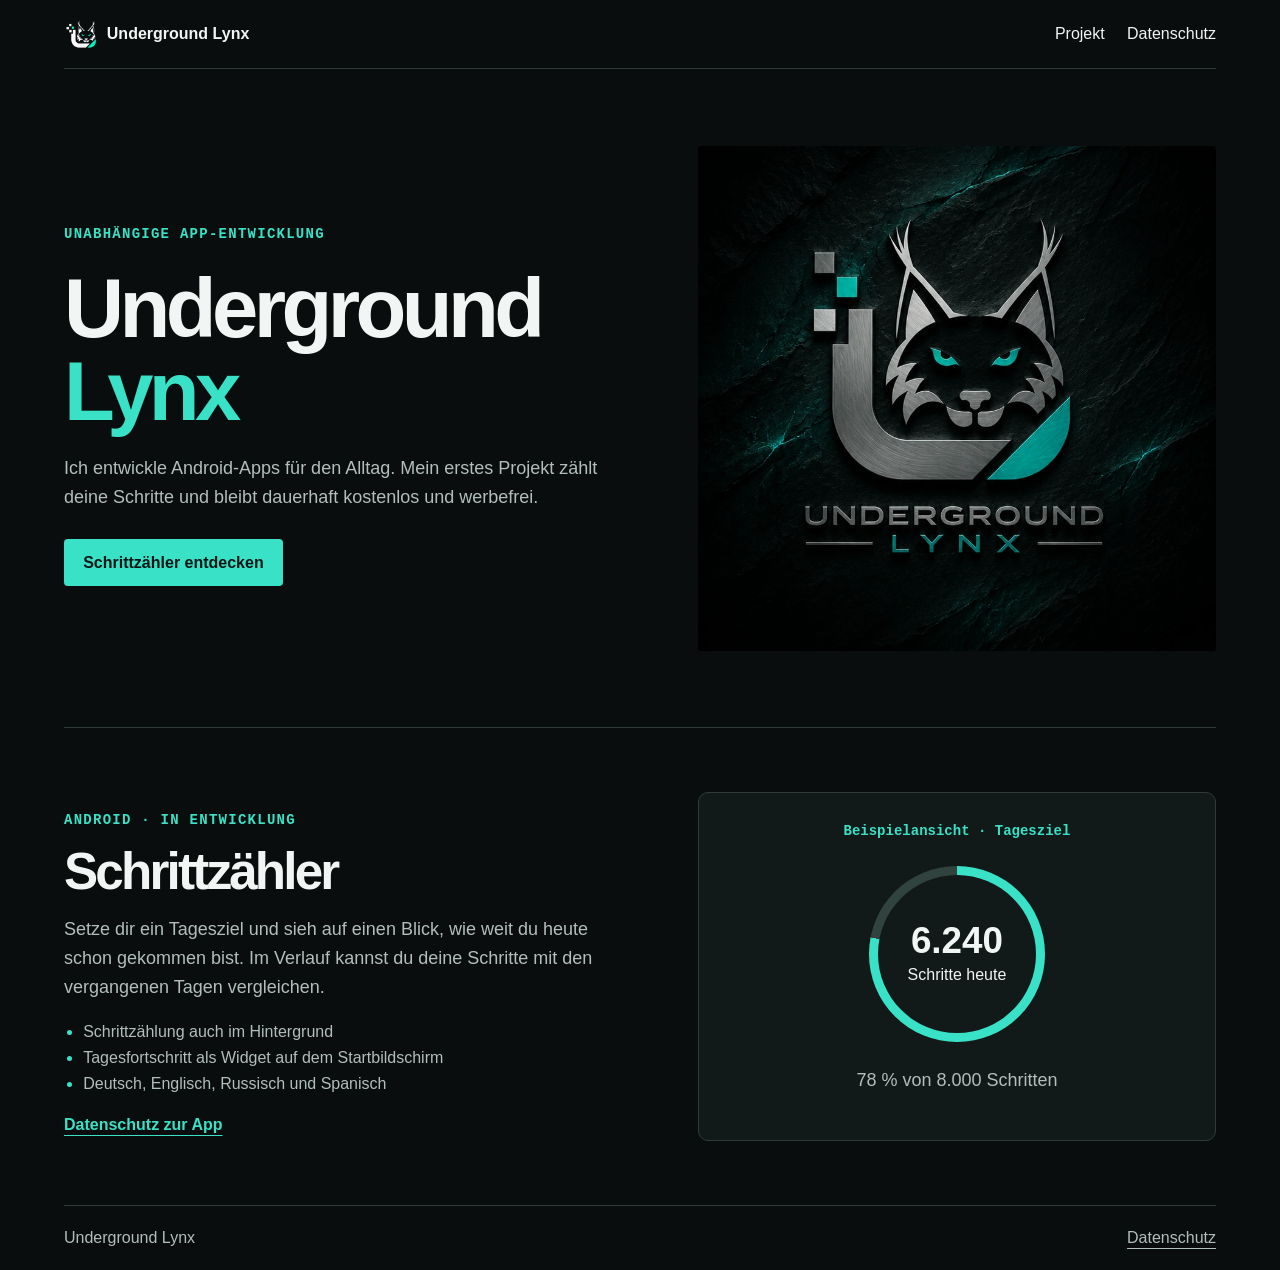
==== index.html @ f04e785f "Add files via upload" ====
<!doctype html>
<html lang="de">
<head>
  <meta charset="utf-8">
  <meta name="viewport" content="width=device-width, initial-scale=1">
  <meta name="description" content="Underground Lynx entwickelt unabhängige Android-Apps. Entdecke den kostenlosen, werbefreien Schrittzähler.">
  <title>Underground Lynx · Android-Apps</title>
  <link rel="icon" href="assets/zeichen.png">
  <link rel="stylesheet" href="style.css">
</head>
<body>
  <header class="bar">
    <a class="brand" href="index.html"><img src="assets/zeichen.png" alt="">Underground Lynx</a>
    <nav aria-label="Hauptnavigation"><a href="#projekt">Projekt</a><a href="datenschutz.html">Datenschutz</a></nav>
  </header>
  <main>
    <section class="hero">
      <div class="intro">
        <p class="eyebrow">Unabhängige App-Entwicklung</p>
        <h1>Underground<br><span>Lynx</span></h1>
        <p>Ich entwickle Android-Apps für den Alltag. Mein erstes Projekt zählt deine Schritte und bleibt dauerhaft kostenlos und werbefrei.</p>
        <a class="button" href="#projekt">Schrittzähler entdecken</a>
      </div>
      <img class="art" src="assets/titan-luchs.webp" alt="Das metallische Luchs-Emblem von Underground Lynx auf dunklem Schiefer">
    </section>
    <section id="projekt" class="project">
      <div>
        <p class="eyebrow">Android · In Entwicklung</p>
        <h2>Schrittzähler</h2>
        <p>Setze dir ein Tagesziel und sieh auf einen Blick, wie weit du heute schon gekommen bist. Im Verlauf kannst du deine Schritte mit den vergangenen Tagen vergleichen.</p>
        <ul><li>Schrittzählung auch im Hintergrund</li><li>Tagesfortschritt als Widget auf dem Startbildschirm</li><li>Deutsch, Englisch, Russisch und Spanisch</li></ul>
        <a class="textlink" href="datenschutz.html#app">Datenschutz zur App</a>
      </div>
      <figure><figcaption>Beispielansicht · Tagesziel</figcaption>
        <div class="ring"><div><strong>6.240</strong><span>Schritte heute</span></div></div>
        <p>78 % von 8.000 Schritten</p>
      </figure>
    </section>
  </main>
  <footer><span>Underground Lynx</span><a href="datenschutz.html">Datenschutz</a></footer>
</body>
</html>
---- style.css ----
:root {
  color-scheme: dark;
  --paper: #f1f5f3;
  --muted: #b2bebb;
  --mint: #39e2c7;
  --line: #303b39;
  font: 100%/1.6 'Segoe UI', Arial, sans-serif;
}
* { box-sizing: border-box; }
body { margin: 0; background: #090d0d; color: var(--paper); }
a { color: inherit; text-underline-offset: .3em; }
a:hover, a[aria-current] { color: var(--mint); }
a:focus-visible { outline: 3px solid var(--mint); outline-offset: 5px; }
.bar, .hero, .project, footer, .document { width: min(1160px, 90%); margin-inline: auto; }
.bar, nav, .brand, footer { display: flex; align-items: center; gap: 1.4rem; }
.bar, footer { justify-content: space-between; padding-block: 1.2rem; }
.bar { border-bottom: 1px solid var(--line); }
.bar a { text-decoration: none; }
.brand { font-weight: 700; gap: .55rem; }
.brand img { width: 34px; mix-blend-mode: screen; }
.hero, .project { display: grid; grid-template-columns: 1.1fr 1fr; align-items: center; gap: clamp(1.4rem,5vw,5rem); }
.hero { padding-block: clamp(2.5rem,6vw,5rem); }
.art { width: 100%; border-radius: 3px; }
.eyebrow, figcaption { color: var(--mint); font: 600 .875rem/1.55 Consolas, monospace; }
.eyebrow { text-transform: uppercase; letter-spacing: .09em; }
h1, h2 { line-height: 1; margin: .25em 0; letter-spacing: -.055em; }
h1 { font-size: clamp(2.8rem,6.5vw,5.7rem); }
h1 span { color: var(--mint); }
h2 { font-size: clamp(2rem,4vw,3.7rem); }
.intro > p:not(.eyebrow), .project p:not(.eyebrow), .document p:not(.eyebrow) { color: var(--muted); font-size: 1.125rem; max-width: 54ch; }
.button { display: inline-block; padding: .68rem 1.2rem; margin-top: .6rem; background: var(--mint); color: #061615; font-weight: 700; text-decoration: none; border-radius: 4px; }
.button:hover { color: #071410; background: #80f4da; }
.project { padding-block: 4rem; border-top: 1px solid var(--line); }
ul { padding-left: 1.2rem; color: var(--muted); }
li::marker { color: var(--mint); }
.textlink { color: var(--mint); font-weight: 600; }
figure { background: #111a19; border: 1px solid var(--line); margin: 0; padding: 1.7rem; text-align: center; border-radius: 10px; }
.ring { margin: 1.5rem auto; padding: 9px; width: min(11rem,100%); aspect-ratio: 1; border-radius: 50%; background: conic-gradient(var(--mint) 78%, #31433f 0); }
.ring div { background: #111a19; height: 100%; border-radius: inherit; display: grid; align-content: center; }
.ring strong { font-size: 2.3rem; line-height: 1.1; }
footer { border-top: 1px solid var(--line); color: var(--muted); }
.document { max-width: 52rem; padding-block: 4rem; }
.document h2 { font-size: 1.65rem; margin-top: 2rem; }
.document .note { padding: 1rem; border-left: 3px solid var(--mint); background: #111a19; }
@media (max-width: 720px) {
  .hero, .project { grid-template-columns: 1fr; }
  .hero { gap: 2rem; }
  .art { max-height: 330px; object-fit: contain; background: #030505; }
  .project { padding-block: 2.3rem; }
  .bar { flex-wrap: wrap; gap: .5rem 1rem; }
  nav { gap: 1rem; }
}
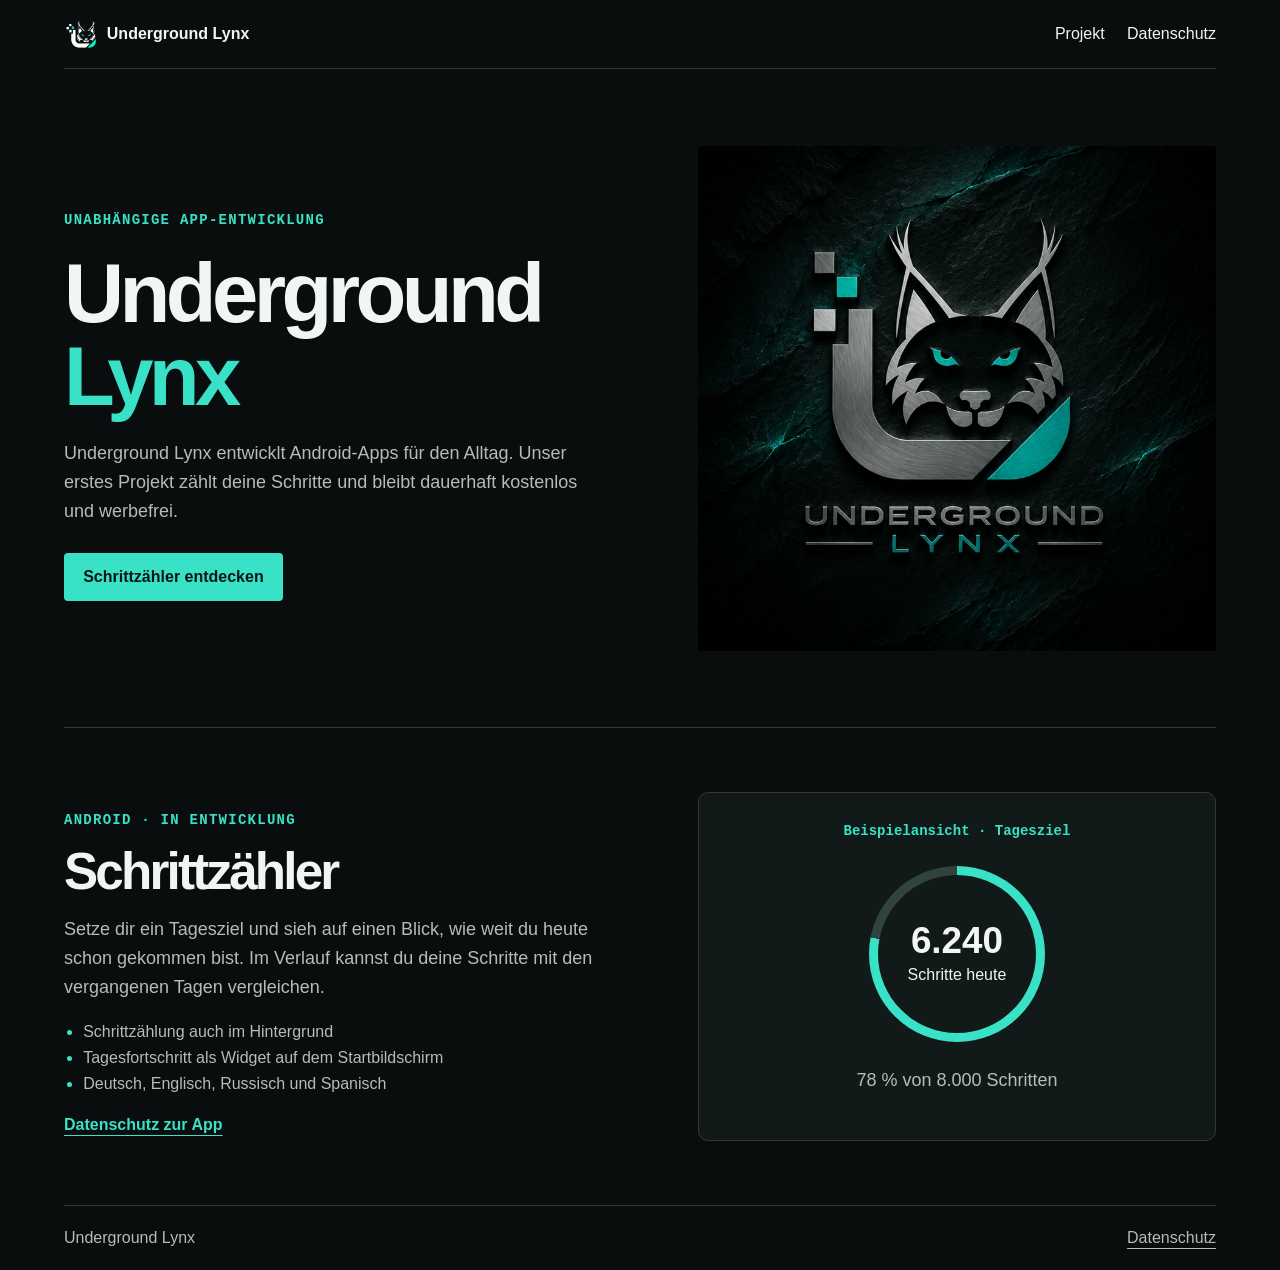
==== commit c0f78511: "Update index.html" ====
--- a/index.html
+++ b/index.html
@@ -18,7 +18,7 @@
       <div class="intro">
         <p class="eyebrow">Unabhängige App-Entwicklung</p>
         <h1>Underground<br><span>Lynx</span></h1>
-        <p>Ich entwickle Android-Apps für den Alltag. Mein erstes Projekt zählt deine Schritte und bleibt dauerhaft kostenlos und werbefrei.</p>
+        <p>Underground Lynx entwicklt Android-Apps für den Alltag. Unser erstes Projekt zählt deine Schritte und bleibt dauerhaft kostenlos und werbefrei.</p>
         <a class="button" href="#projekt">Schrittzähler entdecken</a>
       </div>
       <img class="art" src="assets/titan-luchs.webp" alt="Das metallische Luchs-Emblem von Underground Lynx auf dunklem Schiefer">
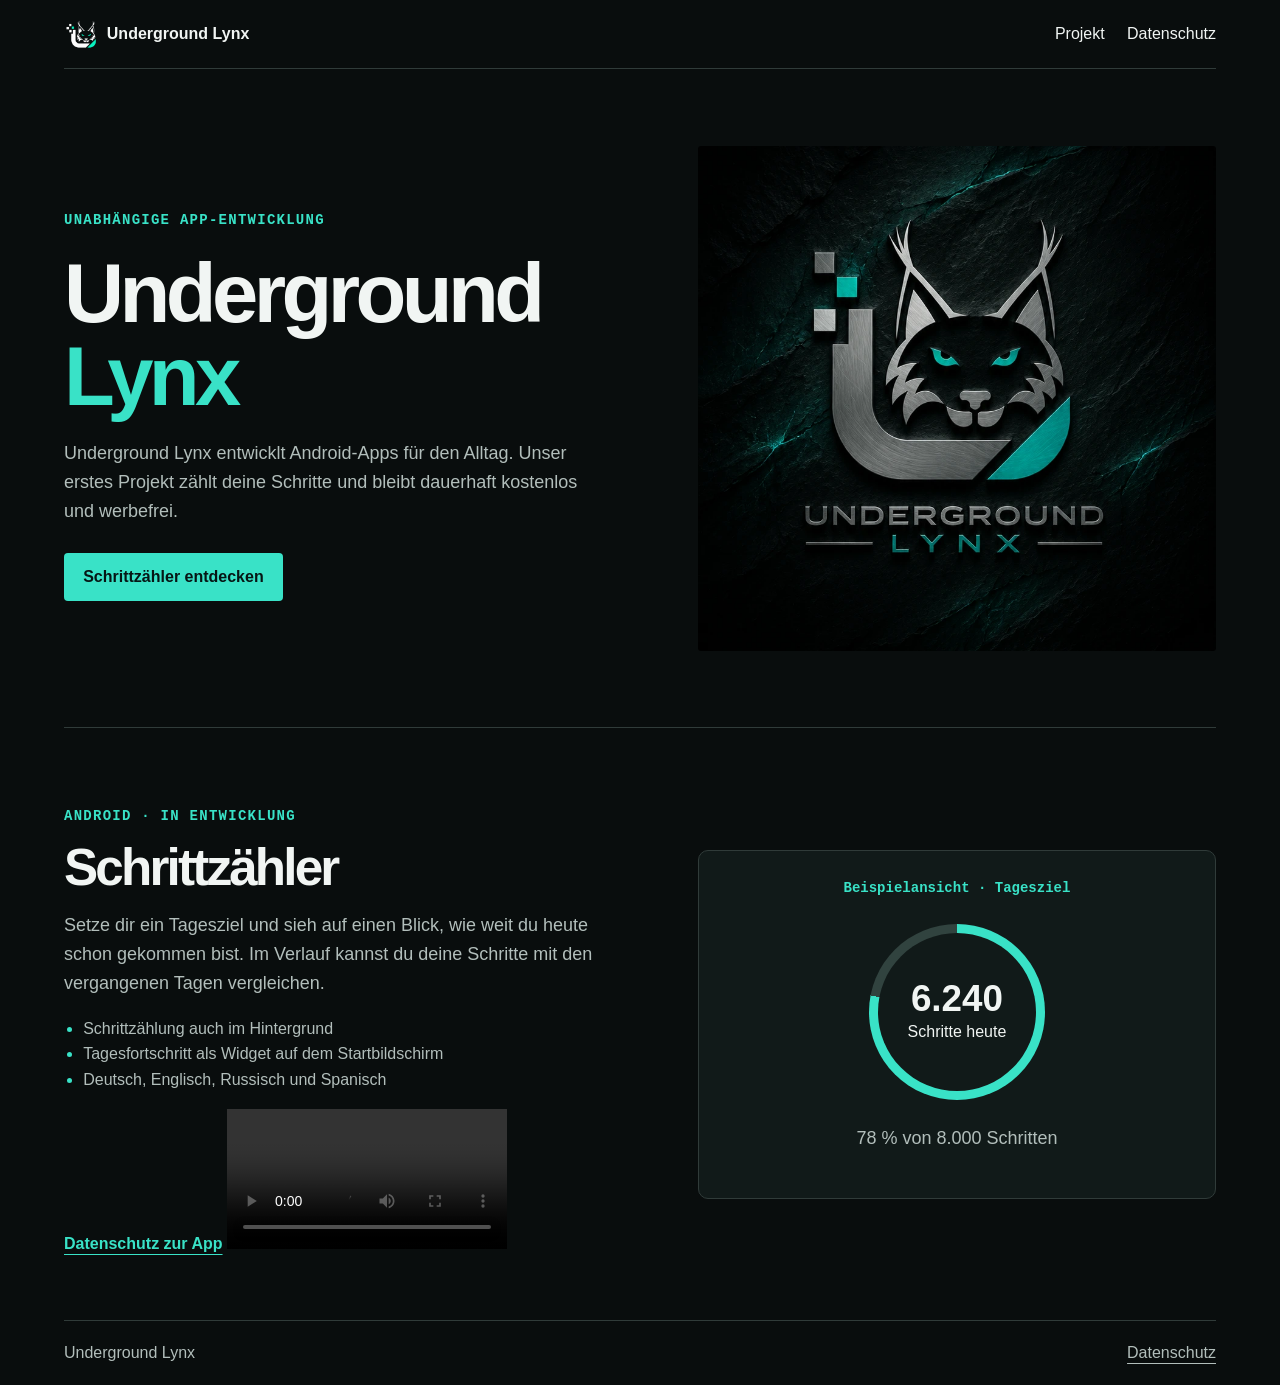
==== commit f18baf83: "Update index.html" ====
--- a/index.html
+++ b/index.html
@@ -30,6 +30,17 @@
         <p>Setze dir ein Tagesziel und sieh auf einen Blick, wie weit du heute schon gekommen bist. Im Verlauf kannst du deine Schritte mit den vergangenen Tagen vergleichen.</p>
         <ul><li>Schrittzählung auch im Hintergrund</li><li>Tagesfortschritt als Widget auf dem Startbildschirm</li><li>Deutsch, Englisch, Russisch und Spanisch</li></ul>
         <a class="textlink" href="datenschutz.html#app">Datenschutz zur App</a>
+        <video
+  id="demo"
+  controls
+  playsinline
+  preload="metadata"
+  width="280"
+  style="max-width: 100%; height: auto;"
+  aria-label="Lynx Schrittzähler in Aktion"
+>
+  <source src="./assets/LynxSchrittzählerV.mp4" type="video/mp4">
+</video>
       </div>
       <figure><figcaption>Beispielansicht · Tagesziel</figcaption>
         <div class="ring"><div><strong>6.240</strong><span>Schritte heute</span></div></div>
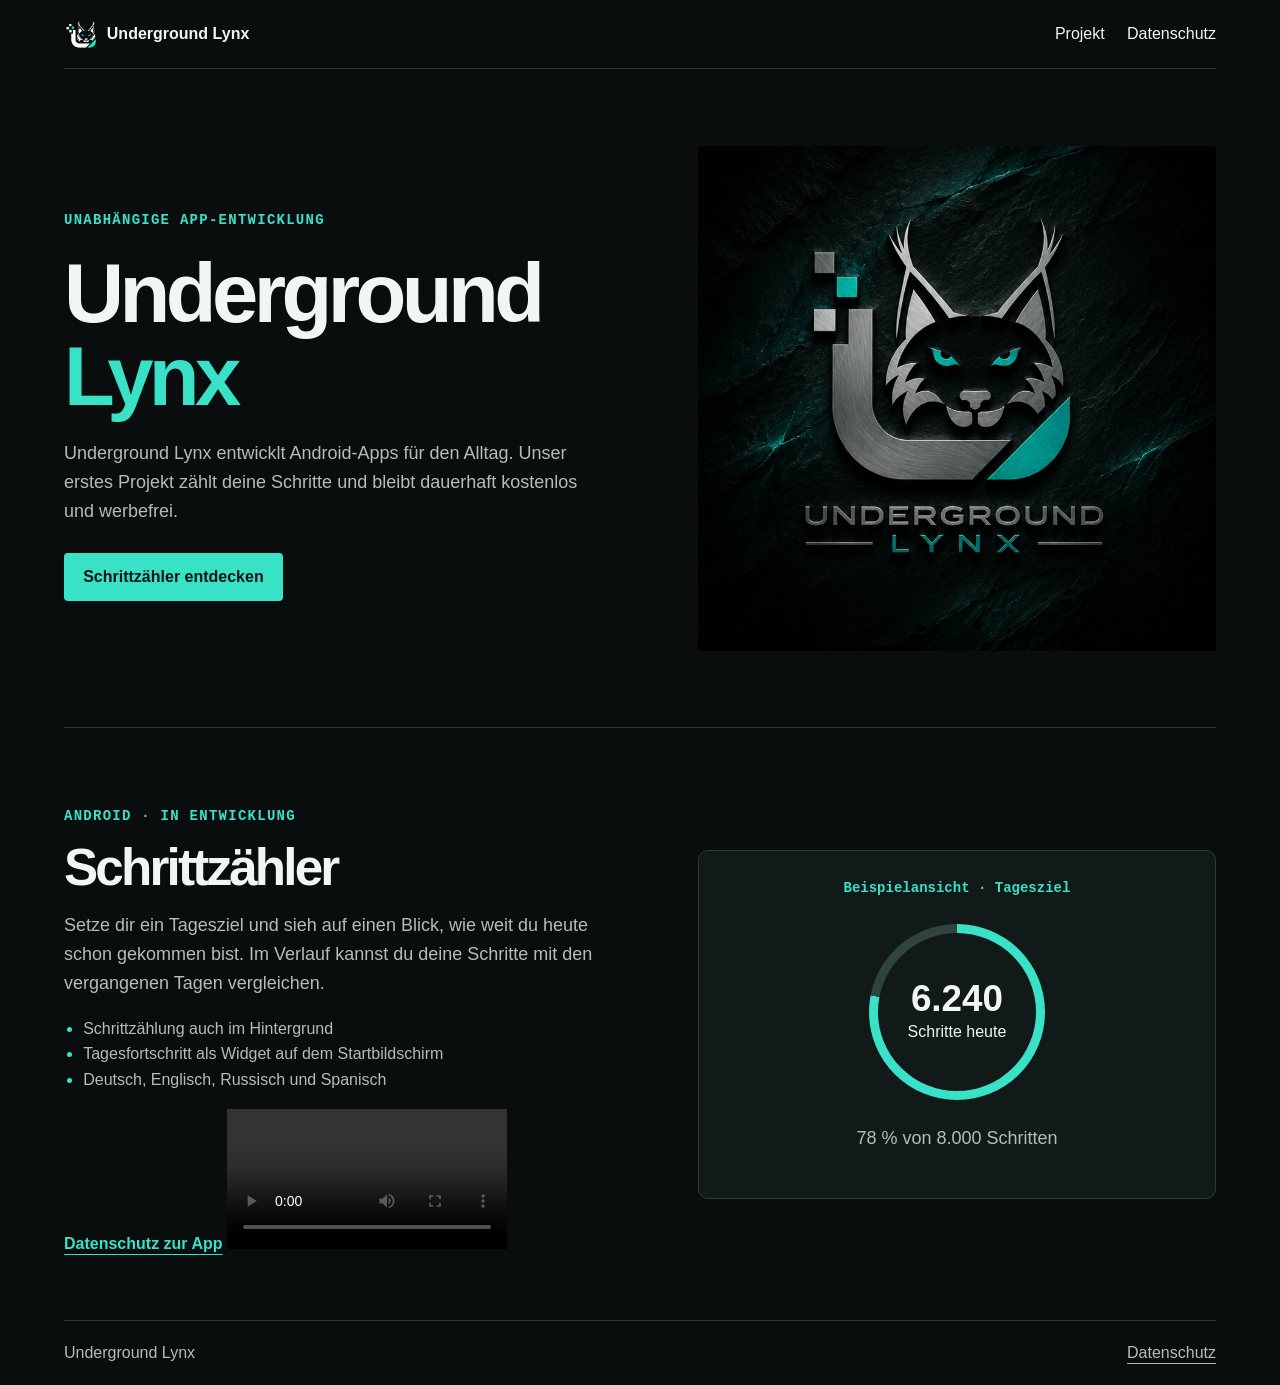
==== commit eea6749f: "Update index.html" ====
--- a/index.html
+++ b/index.html
@@ -38,8 +38,7 @@
   width="280"
   style="max-width: 100%; height: auto;"
   aria-label="Lynx Schrittzähler in Aktion"
->
-  <source src="./assets/LynxSchrittzählerV.mp4" type="video/mp4">
+><source src="./assets/LynxSchrittzählerV.mp4?v=2" type="video/mp4">
 </video>
       </div>
       <figure><figcaption>Beispielansicht · Tagesziel</figcaption>
